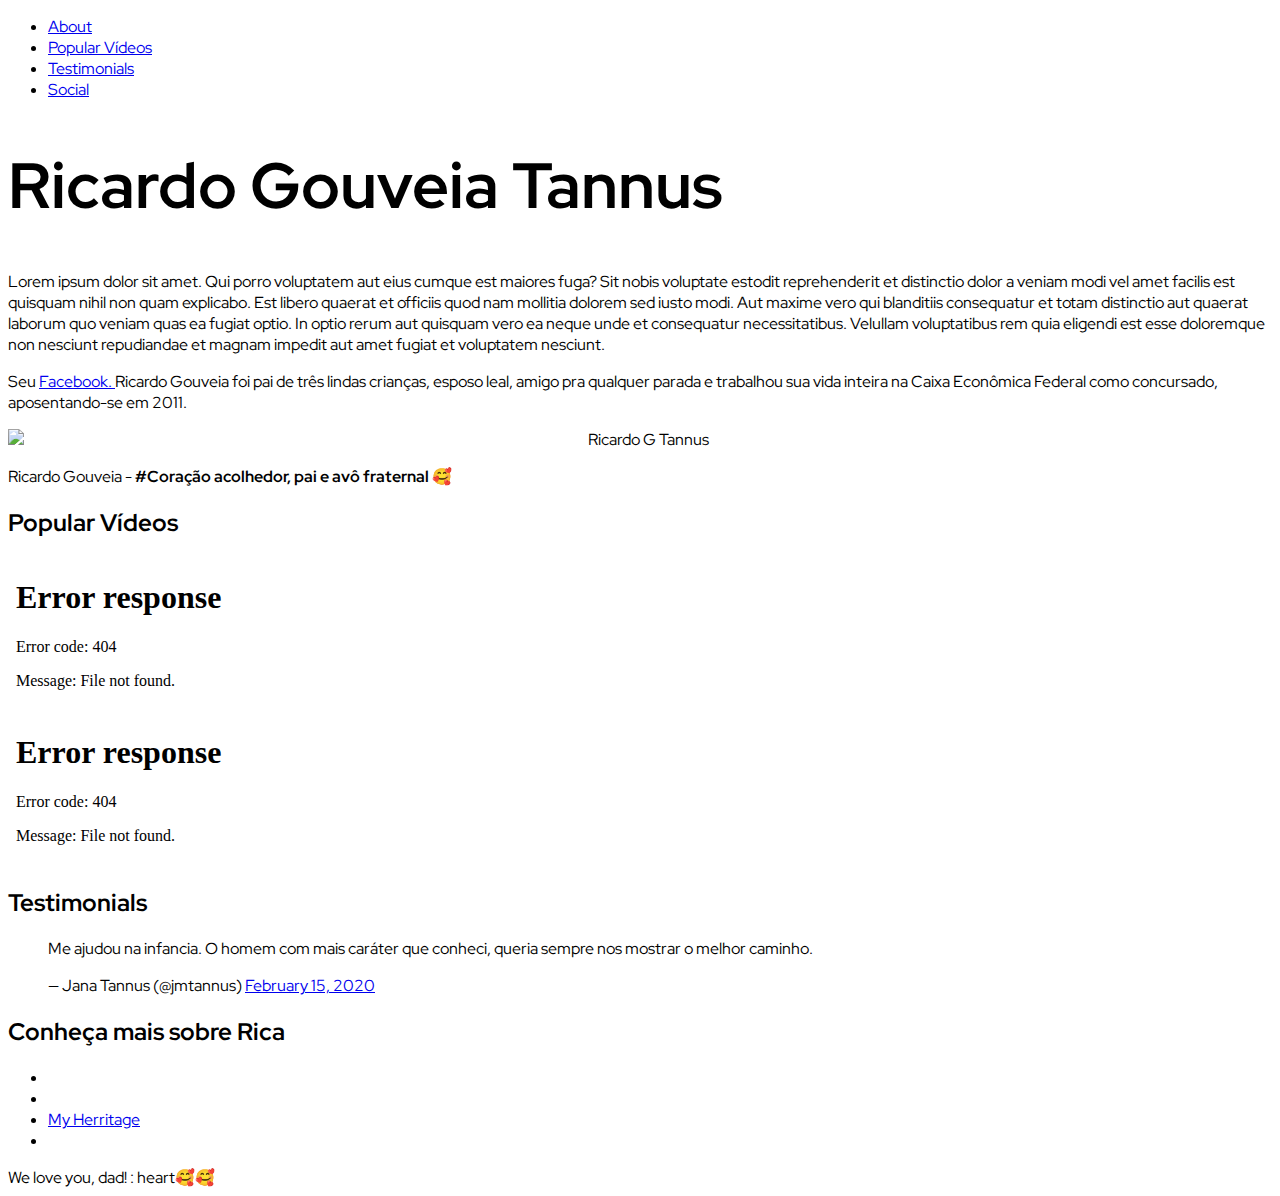
==== index.html @ feca5452 "Update index.html" ====
<!DOCTYPE html>
<html lang="pt-br">

<head>
  <meta charset="UTF-8">
  <meta http-equiv="X-UA-Compatible" content="IE=edge">
  <meta name="viewport" content="width=device-width, initial-scale=1.0">
  <title>Tributo</title>
  <link rel="stylesheet" href="https://cdn.jsdelivr.net/npm/bootstrap-icons@1.10.2/font/bootstrap-icons.css">
  <link rel="stylesheet" href="./styles.css">
</head>

<body>
  <nav>
    <ul>
      <li><a href="#main">About</a></li>
      <li><a href="#popular">Popular Vídeos</a></li>
      <li><a href="#testimonials">Testimonials</a></li>
      <li><a href="#social">Social</a></li>
    </ul>
  </nav>

  <section id="main">
    <div class="container">
      <div id="tribute-info" class="tribute-info">
        <h1 id="title">Ricardo Gouveia Tannus</h1>
        <p>Lorem ipsum dolor sit amet. Qui porro voluptatem aut eius cumque est maiores fuga? Sit nobis voluptate
          estodit reprehenderit et distinctio dolor a veniam modi vel amet facilis est quisquam nihil non quam
          explicabo. Est libero quaerat et officiis quod nam mollitia dolorem sed iusto modi. Aut maxime vero qui
          blanditiis consequatur et totam distinctio aut quaerat laborum quo veniam quas ea fugiat optio. In optio rerum
          aut quisquam vero ea neque unde et consequatur necessitatibus. Velullam voluptatibus rem quia eligendi est
          esse doloremque non nesciunt repudiandae et magnam impedit aut amet fugiat et voluptatem nesciunt.</p>
        <p>
          Seu <a id="tribute-link" href="https://www.facebook.com/ricardogouveia.tannus" target="_blank">Facebook.
          </a>Ricardo Gouveia foi pai de três lindas crianças, esposo leal, amigo pra qualquer parada e trabalhou sua
          vida inteira na Caixa Econômica Federal como concursado, aposentando-se em 2011.
        </p>
        <div class="g-ysuscribe" data-channel="RiardoGTannus" data-layout="full" data-count="default"></div>
      </div>
      <div id="img-div" class="img-div">
        <img src="/Tribute-Page/images/RicardoGouveiaTannus.jpeg" alt="Ricardo G Tannus" id="image"
          class="responsive-img">
        <p id="img-caption">Ricardo Gouveia - <strong>#Coração acolhedor, pai e avô fraternal </strong>🥰</p>
      </div>
    </div>
  </section>

  <section id="popular" class="bg-red">
    <h2>Popular Vídeos</h2>
    <div class="container">
      <div class="video-wrapper">
        <iframe src="/Tribute-Page/videos/VID_20191006_171832155.mp4" frameborder="0"
          allow="accelerometer; autoplay; encrypted-media; gyroscope; picture-in-picture" allowfullscreen></iframe>
      </div>

      <div class="video-wrapper">
        <iframe src="/Tribute-Page/videos/VID_20191030_210302763.mp4" frameborder="0"
          allow="accelerometer; autoplay; encrypted-media; gyroscope; picture-in-picture" allowfullscreen></iframe>
      </div>
    </div>
  </section>

  <section id="testimonials">
    <h2>Testimonials</h2>
    <div class="container">
      <blockquote class="twitter-tweet">
        <p lang="pt-br" dir="ltr">Me ajudou na infancia. O homem com mais caráter que conheci, queria sempre nos
          mostrar o melhor caminho.</p>&mdash; Jana Tannus (@jmtannus) <a href="link aqui"> February 15,
          2020</a>
      </blockquote>
    </div>
  </section>

  <section id="social" class="bg-red">
    <h2>Conheça mais sobre Rica </h2>
    <ul class="container social-ul"> <!-- ul>li*5>a-->
      <li><a href="https://www.facebook.com/ricardogouveia.tannus" target="_blank"><i class="fab fa-facebook"></i></a>
      </li>
      <li><a href="https://www.instagram.com/ricardogtannus" target="_blank"><i class="fab fa-instagram"></i></a>
      </li>
      <li><a href="https://www.myheritage.com.br/person-1500002_1628979302_1628979302/dr-ricardo-gouveia-tannus"
          target="_blank">My Herritage</a></li>
      <li><a href="#" target="_blank"></a></li>
    </ul>
  </section>

  <footer>
    We love you, dad! : heart🥰🥰
  </footer>
  </main>
</body>

</html>
---- styles.css ----
@import url('https://fonts.googleapis.com/css2?family=Red+Hat+Display&display=swap');

body {
    font-family: 'Red Hat Display', sans-serif;
}

#title {
    font-size: 400%;
    width: 60vmax;
  }

.center {
    margin: auto;
    padding: auto;
    text-align: center;
  }

#image {
    display: block;
    max-width: 100%;
    height: auto;
    margin-left: auto;
    margin-right: auto;
    text-align: center;
}

.responsive-img {
    display: block;
    max-width: 100%;
}


@media only screen and (min-width:480px)
{

}

@media only screen and (min-width:767px)
{

}

@media only screen and (min-width:991px)
{
}

@media only screen and (min-width:1200px)
{
    .font {
        padding: 0px 200px 15px 200px;
    }
}

@media(orientation: landscape)
{
    
}
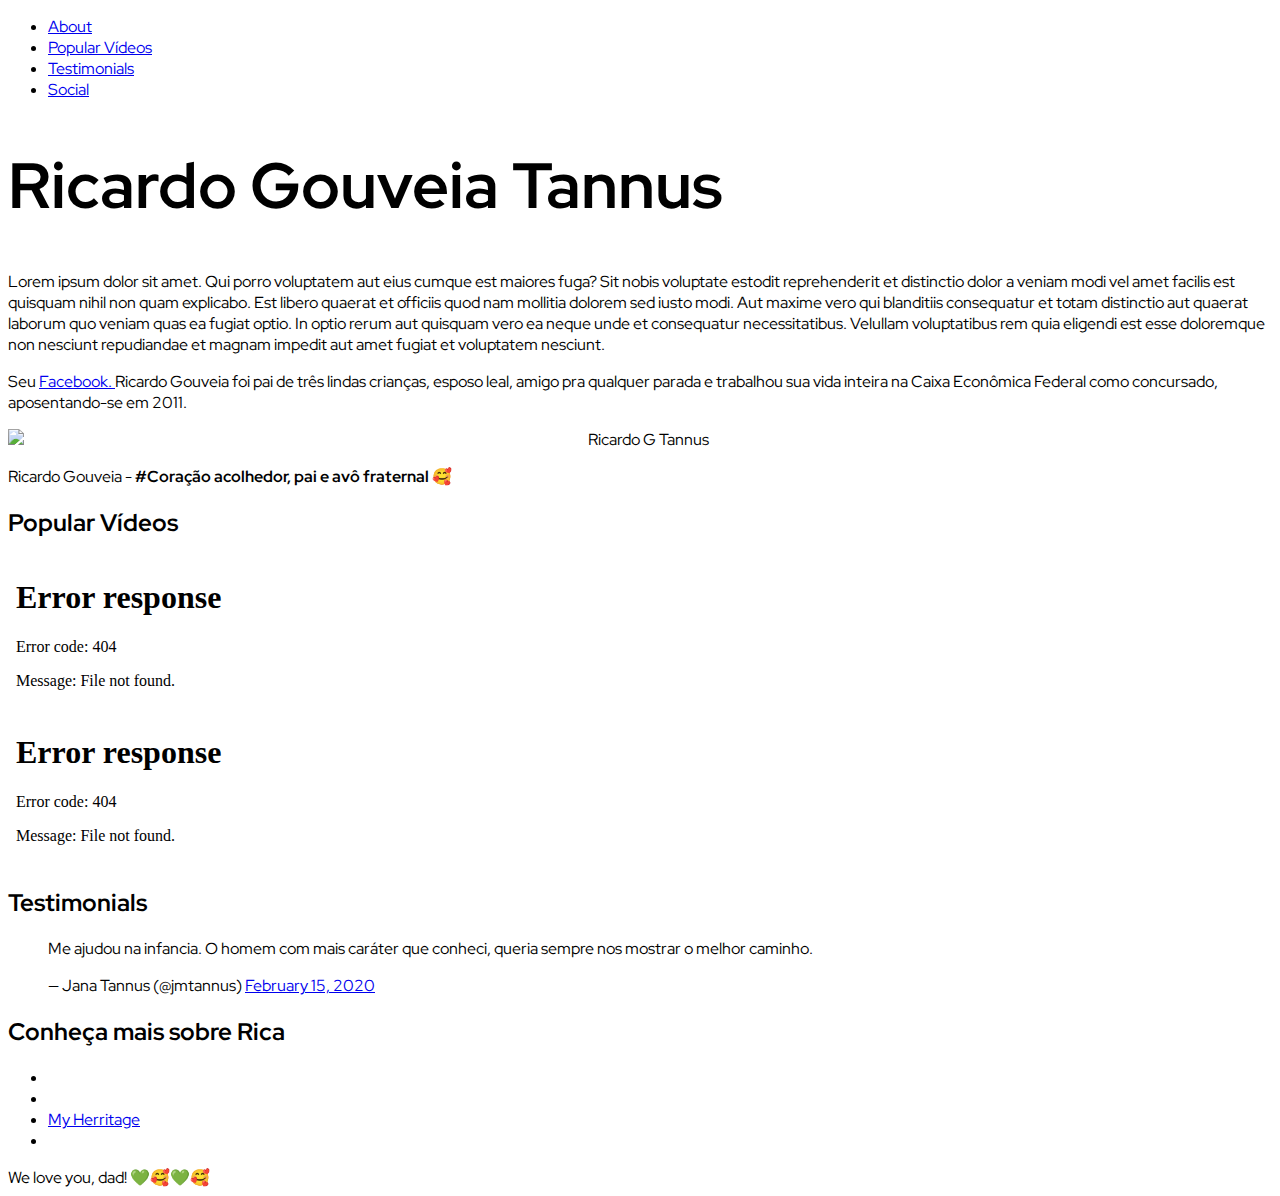
==== commit 16cdb59d: "Update index.html" ====
--- a/index.html
+++ b/index.html
@@ -85,7 +85,7 @@
   </section>
 
   <footer>
-    We love you, dad! : heart🥰🥰
+    We love you, dad! 💚🥰💚🥰
   </footer>
   </main>
 </body>
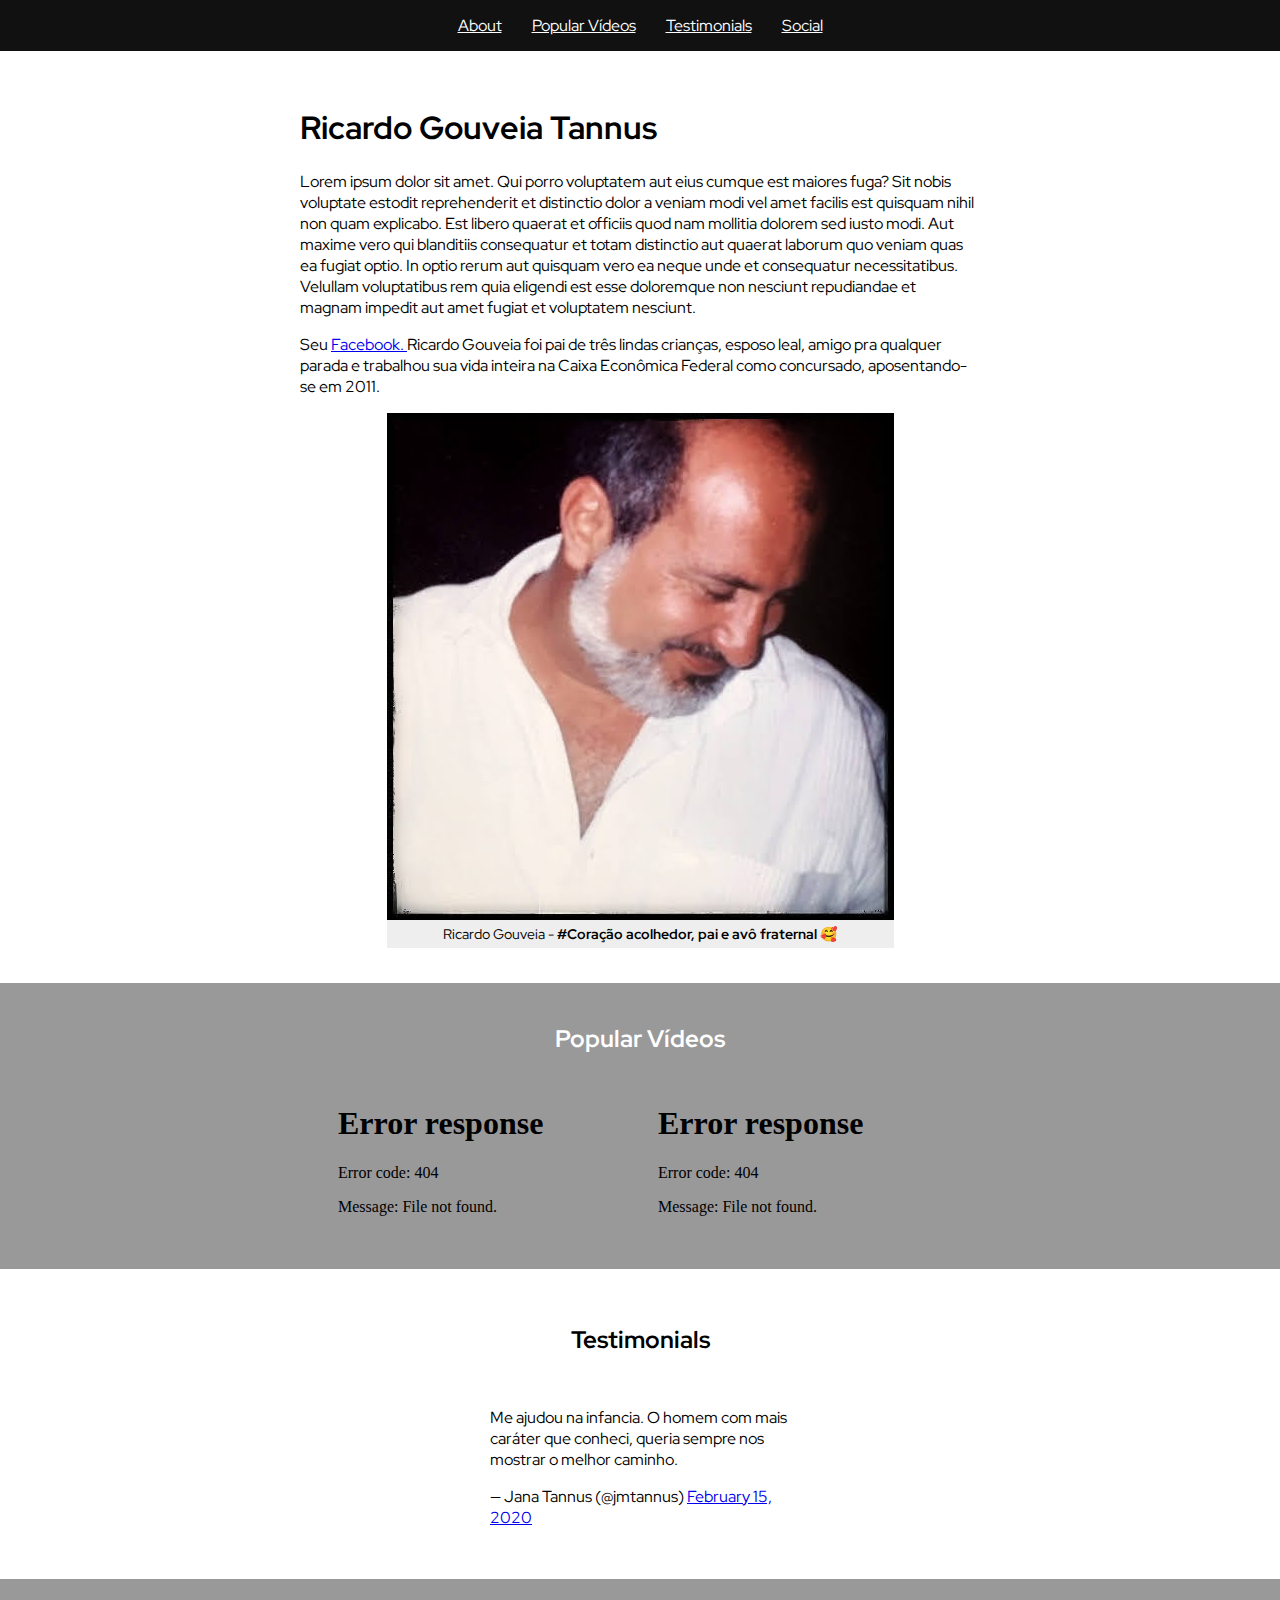
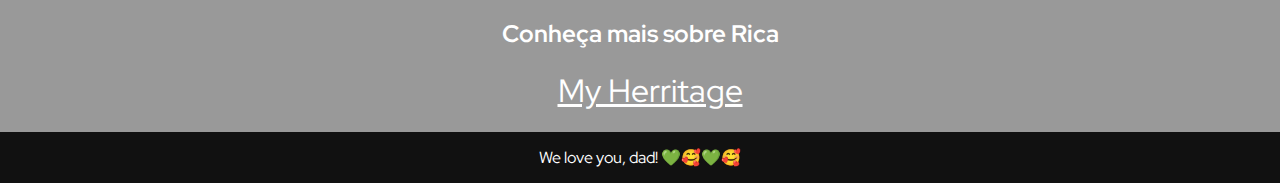
==== commit 27775275: "arrumando endereço videos e imagens" ====
--- a/index.html
+++ b/index.html
@@ -38,7 +38,7 @@
         <div class="g-ysuscribe" data-channel="RiardoGTannus" data-layout="full" data-count="default"></div>
       </div>
       <div id="img-div" class="img-div">
-        <img src="/Tribute-Page/images/RicardoGouveiaTannus.jpeg" alt="Ricardo G Tannus" id="image"
+        <img src="./images/RicardoGouveiaTannus.jpeg" alt="Ricardo G Tannus" id="image"
           class="responsive-img">
         <p id="img-caption">Ricardo Gouveia - <strong>#Coração acolhedor, pai e avô fraternal </strong>🥰</p>
       </div>
@@ -49,12 +49,12 @@
     <h2>Popular Vídeos</h2>
     <div class="container">
       <div class="video-wrapper">
-        <iframe src="/Tribute-Page/videos/VID_20191006_171832155.mp4" frameborder="0"
+        <iframe src="./videos/VID_20191006_171832155.mp4" frameborder="0"
           allow="accelerometer; autoplay; encrypted-media; gyroscope; picture-in-picture" allowfullscreen></iframe>
       </div>
 
       <div class="video-wrapper">
-        <iframe src="/Tribute-Page/videos/VID_20191030_210302763.mp4" frameborder="0"
+        <iframe src="./videos/VID_20191030_210302763.mp4" frameborder="0"
           allow="accelerometer; autoplay; encrypted-media; gyroscope; picture-in-picture" allowfullscreen></iframe>
       </div>
     </div>
--- a/styles.css
+++ b/styles.css
@@ -1,8 +1,105 @@
 @import url('https://fonts.googleapis.com/css2?family=Red+Hat+Display&display=swap');
+
+* {
+    box-sizing: border-box;
+}
 
 body {
     font-family: 'Red Hat Display', sans-serif;
+    margin: 0;
+    padding-top: 50px;
 }
+
+nav {
+    background-color: #111;
+    position: fixed;
+    top: 0;
+    left: 0;
+    width: 100%;
+    padding: 15px;
+    z-index: 100;
+}
+
+ul {
+    display: flex;
+    justify-content: center;
+    margin: 0;
+    padding: 0;
+    list-style-type: none;
+}
+
+ul li a {
+    color: #fff;
+    padding: 15px;
+}
+
+h2{
+    text-align: center;
+}
+
+section {
+    padding: 20px;
+    margin: 15px auto 0;
+}
+
+.bg-red {
+    background-color: #999999;
+    color: #fff;
+} 
+
+.container {
+    display: flex;
+    flex-wrap: wrap;
+    justify-content: center;
+    max-width: 700px;
+    margin: 0 auto;
+}
+
+.tribute-info{
+    margin: 0 10px;
+    max-info: 450px;
+}
+
+.responsive-img {
+    display: block;
+    max-width: 100%;
+}
+
+.img-div p {
+    background-color: #eee;
+    font-size: 14px;
+    margin: 0;
+    padding: 5px;
+    text-align: center;
+}
+
+.video-wrapper {
+    margin: 10px;    
+}
+
+.twitter-tweet {
+    max-width: 300px;
+}
+
+.social-ul a {
+    font-size: 32px;
+    padding: 10px;
+}
+
+footer {
+    background-color: #111;
+    color: #fff;
+    padding: 15px;
+    text-align: center;
+}
+
+/*
+.font {
+    padding: 0px 200px 15px 200px;
+}
+
+@media(orientation: landscape)
+{}
 
 #title {
     font-size: 400%;
@@ -24,34 +121,11 @@
     text-align: center;
 }
 
-.responsive-img {
-    display: block;
-    max-width: 100%;
-}
-
-
 @media only screen and (min-width:480px)
-{
-
-}
-
+{}
 @media only screen and (min-width:767px)
-{
-
-}
-
+{}
 @media only screen and (min-width:991px)
-{
-}
-
+{}
 @media only screen and (min-width:1200px)
-{
-    .font {
-        padding: 0px 200px 15px 200px;
-    }
-}
-
-@media(orientation: landscape)
-{
-    
-}
+{} */
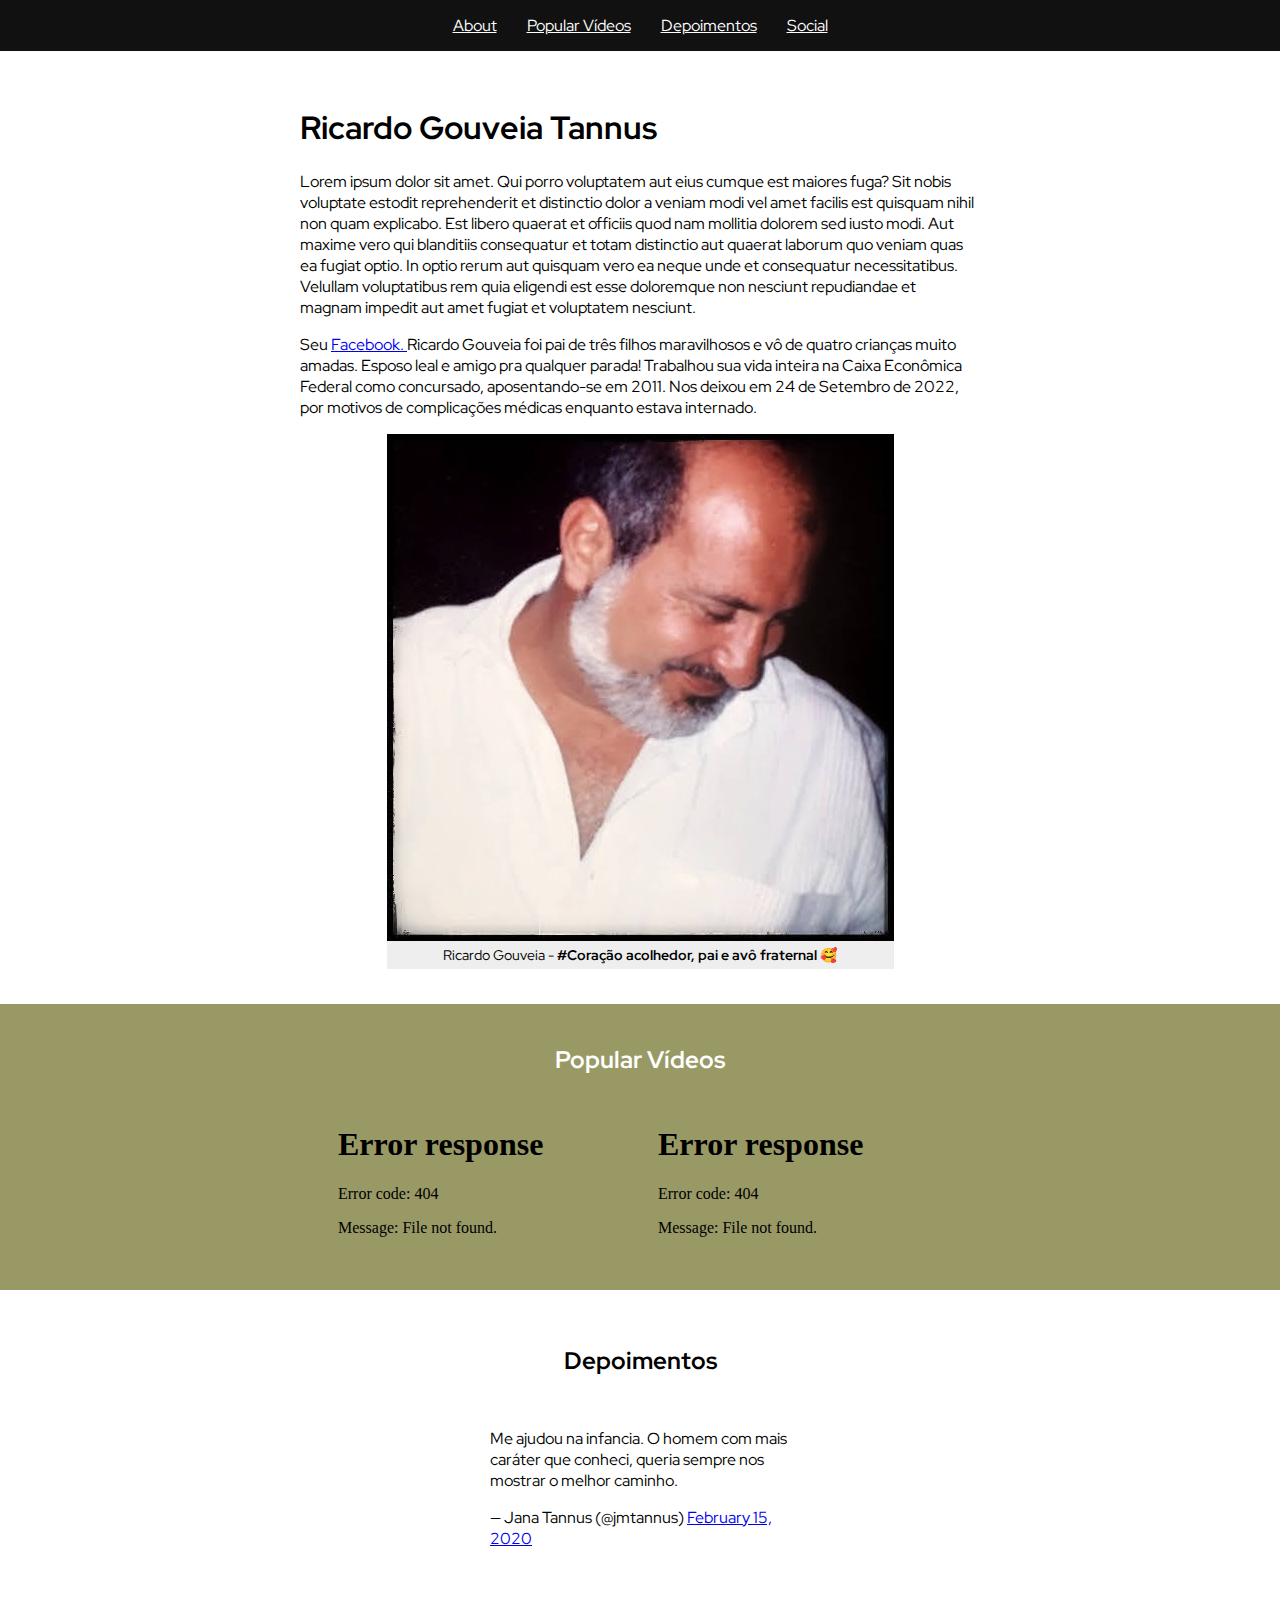
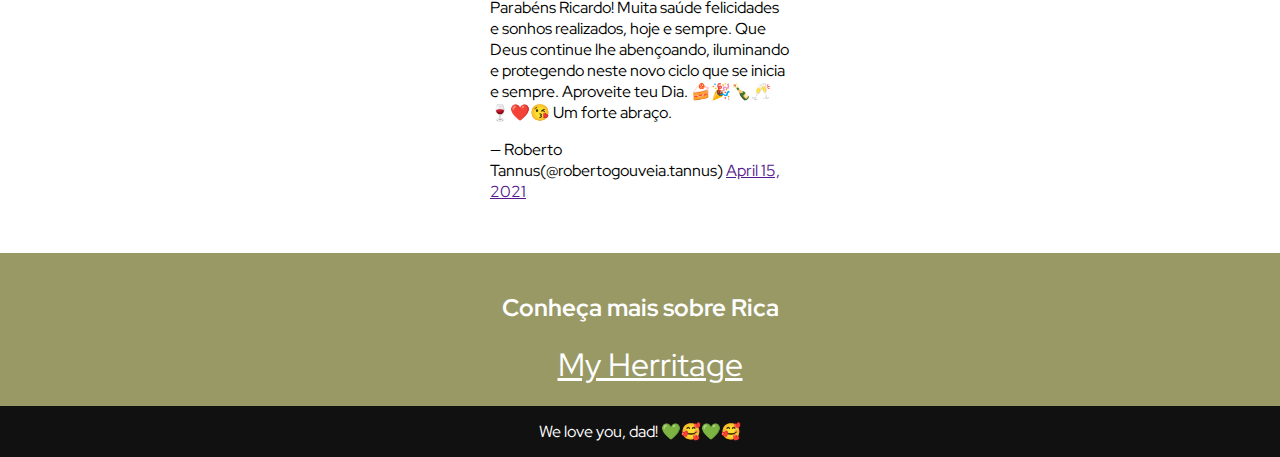
==== commit 3208f2ba: "alterando depoimento" ====
--- a/index.html
+++ b/index.html
@@ -15,7 +15,7 @@
     <ul>
       <li><a href="#main">About</a></li>
       <li><a href="#popular">Popular Vídeos</a></li>
-      <li><a href="#testimonials">Testimonials</a></li>
+      <li><a href="#depoimentos">Depoimentos</a></li>
       <li><a href="#social">Social</a></li>
     </ul>
   </nav>
@@ -32,14 +32,15 @@
           esse doloremque non nesciunt repudiandae et magnam impedit aut amet fugiat et voluptatem nesciunt.</p>
         <p>
           Seu <a id="tribute-link" href="https://www.facebook.com/ricardogouveia.tannus" target="_blank">Facebook.
-          </a>Ricardo Gouveia foi pai de três lindas crianças, esposo leal, amigo pra qualquer parada e trabalhou sua
-          vida inteira na Caixa Econômica Federal como concursado, aposentando-se em 2011.
+          </a>Ricardo Gouveia foi pai de três filhos maravilhosos e vô de quatro crianças muito amadas. Esposo leal e
+          amigo pra qualquer parada! Trabalhou sua
+          vida inteira na Caixa Econômica Federal como concursado, aposentando-se em 2011. Nos deixou em 24 de Setembro
+          de 2022, por motivos de complicações médicas enquanto estava internado.
         </p>
         <div class="g-ysuscribe" data-channel="RiardoGTannus" data-layout="full" data-count="default"></div>
       </div>
       <div id="img-div" class="img-div">
-        <img src="./images/RicardoGouveiaTannus.jpeg" alt="Ricardo G Tannus" id="image"
-          class="responsive-img">
+        <img src="./images/RicardoGouveiaTannus.jpeg" alt="Ricardo G Tannus" id="image" class="responsive-img">
         <p id="img-caption">Ricardo Gouveia - <strong>#Coração acolhedor, pai e avô fraternal </strong>🥰</p>
       </div>
     </div>
@@ -60,14 +61,23 @@
     </div>
   </section>
 
-  <section id="testimonials">
-    <h2>Testimonials</h2>
+  <section id="depoimentos">
+    <h2>Depoimentos</h2>
     <div class="container">
+
       <blockquote class="twitter-tweet">
         <p lang="pt-br" dir="ltr">Me ajudou na infancia. O homem com mais caráter que conheci, queria sempre nos
           mostrar o melhor caminho.</p>&mdash; Jana Tannus (@jmtannus) <a href="link aqui"> February 15,
           2020</a>
       </blockquote>
+
+      <blockquote class="twitter-tweet">
+        <p lang="pt-br" dir="ltr">Parabéns Ricardo! Muita saúde felicidades e sonhos realizados, hoje e sempre. Que Deus
+          continue lhe abençoando, iluminando e protegendo neste novo ciclo que se inicia e sempre. Aproveite teu Dia.
+          🍰🎉🍾🥂🍷❤️😘 Um forte abraço.</p>&mdash; Roberto Tannus(@robertogouveia.tannus) <a href=""> April 15,
+          2021</a>
+      </blockquote>
+
     </div>
   </section>
 
@@ -90,4 +100,4 @@
   </main>
 </body>
 
-</html>
+</html>--- a/styles.css
+++ b/styles.css
@@ -43,7 +43,7 @@
 }
 
 .bg-red {
-    background-color: #999999;
+    background-color: #999966;
     color: #fff;
 } 
 
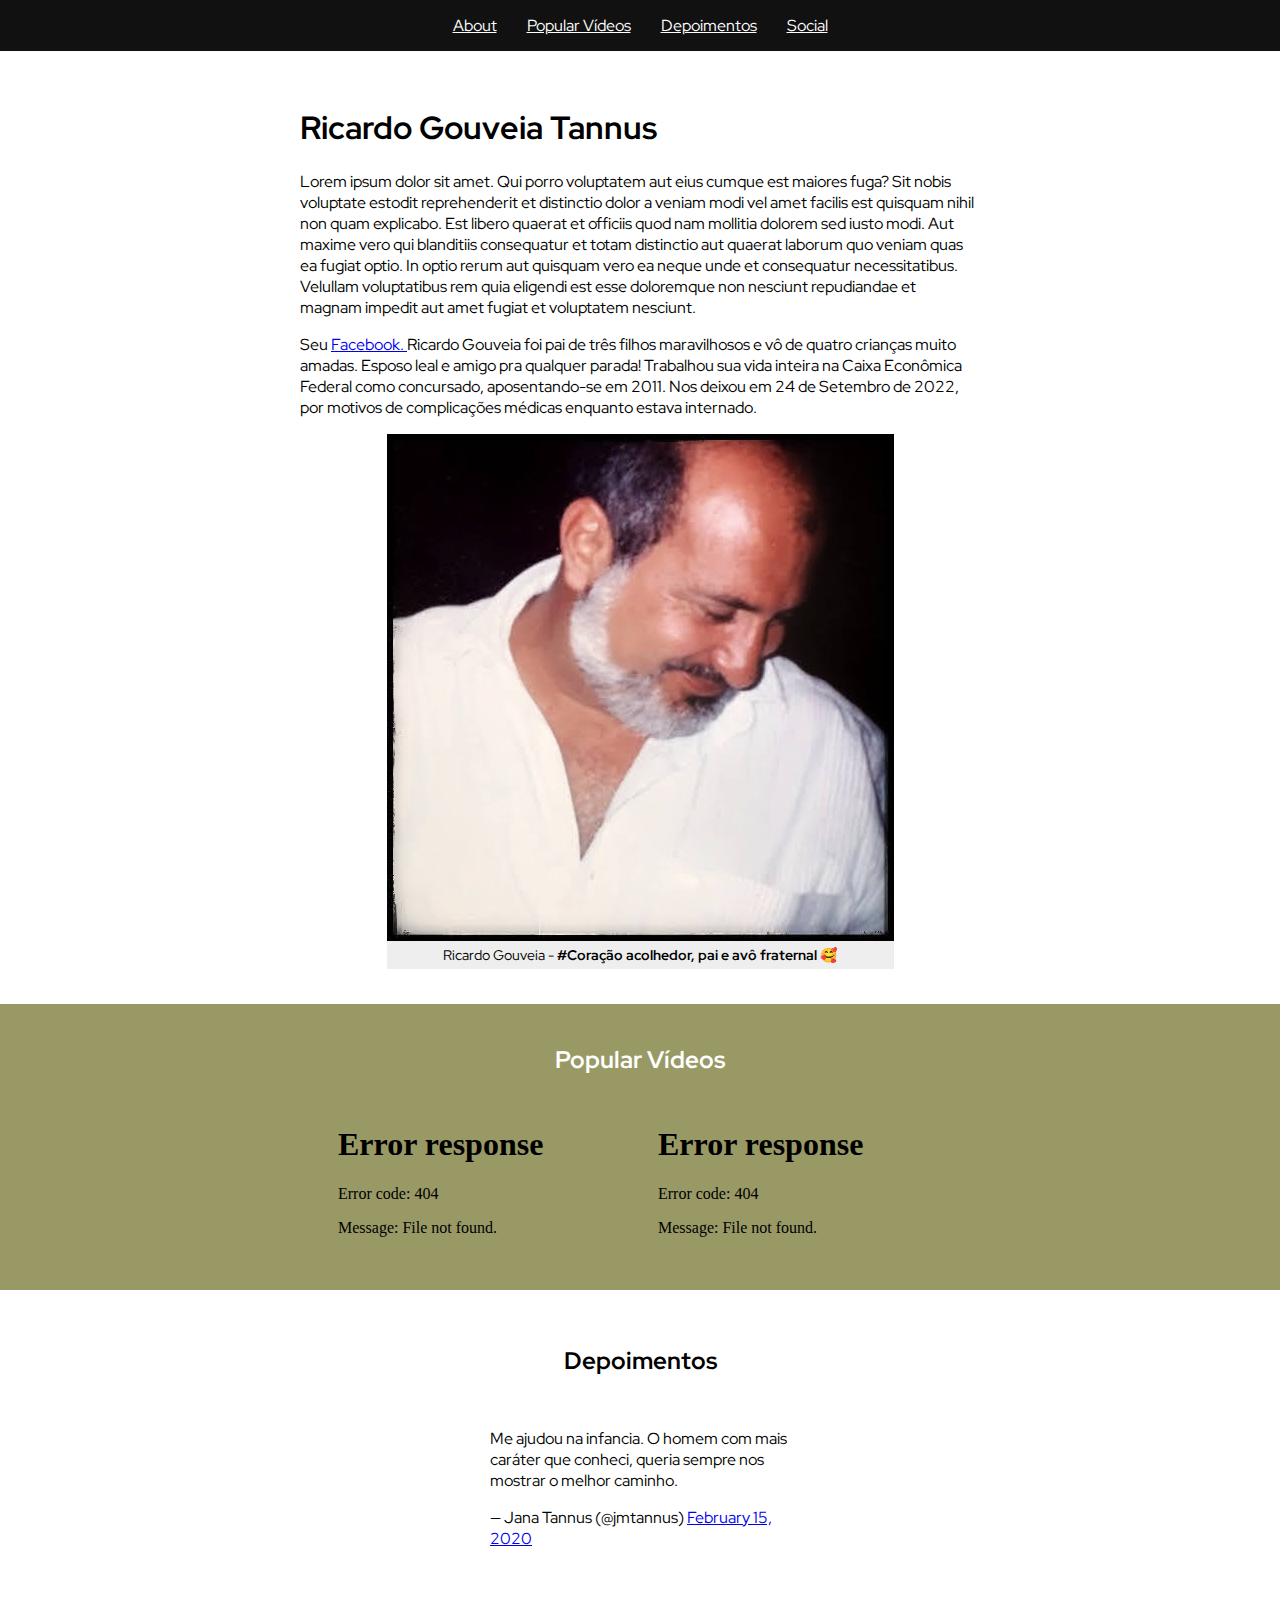
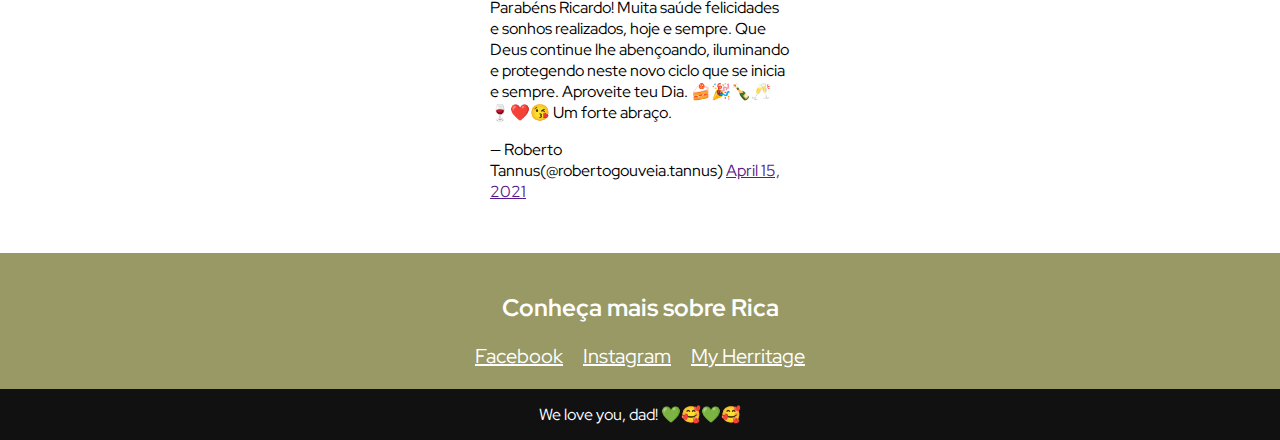
==== commit e2bd606c: "alterando video e audio" ====
--- a/index.html
+++ b/index.html
@@ -49,14 +49,12 @@
   <section id="popular" class="bg-red">
     <h2>Popular Vídeos</h2>
     <div class="container">
-      <div class="video-wrapper">
-        <iframe src="./videos/VID_20191006_171832155.mp4" frameborder="0"
-          allow="accelerometer; autoplay; encrypted-media; gyroscope; picture-in-picture" allowfullscreen></iframe>
+      <div class="video-wrapper" preload="none">
+        <iframe src="./videos/VID_20191006_171832155.mp4" frameborder="0" preload=" " allow="accelerometer;  encrypted-media; gyroscope; picture-in-picture"  allowfullscreen></iframe>
       </div>
 
-      <div class="video-wrapper">
-        <iframe src="./videos/VID_20191030_210302763.mp4" frameborder="0"
-          allow="accelerometer; autoplay; encrypted-media; gyroscope; picture-in-picture" allowfullscreen></iframe>
+      <div class="video-wrapper" muted>
+        <iframe src="./videos/VID_20191030_210302763.mp4" frameborder="0" preload=" " allow="accelerometer; encrypted-media; gyroscope; picture-in-picture" allowfullscreen></iframe>
       </div>
     </div>
   </section>
@@ -84,13 +82,9 @@
   <section id="social" class="bg-red">
     <h2>Conheça mais sobre Rica </h2>
     <ul class="container social-ul"> <!-- ul>li*5>a-->
-      <li><a href="https://www.facebook.com/ricardogouveia.tannus" target="_blank"><i class="fab fa-facebook"></i></a>
-      </li>
-      <li><a href="https://www.instagram.com/ricardogtannus" target="_blank"><i class="fab fa-instagram"></i></a>
-      </li>
-      <li><a href="https://www.myheritage.com.br/person-1500002_1628979302_1628979302/dr-ricardo-gouveia-tannus"
-          target="_blank">My Herritage</a></li>
-      <li><a href="#" target="_blank"></a></li>
+      <li><a href="https://www.facebook.com/ricardogouveia.tannus" target="_blank"><i class="fab fa-facebook"></i>Facebook</a></li>
+      <li><a href="https://www.instagram.com/ricardogtannus" target="_blank"><i class="fab fa-instagram"></i>Instagram</a></li>
+      <li><a href="https://www.myheritage.com.br/person-1500002_1628979302_1628979302/dr-ricardo-gouveia-tannus" target="_blank">My Herritage</a></li> 
     </ul>
   </section>
 
--- a/styles.css
+++ b/styles.css
@@ -74,6 +74,7 @@
 }
 
 .video-wrapper {
+    autoplay: false;
     margin: 10px;    
 }
 
@@ -82,7 +83,7 @@
 }
 
 .social-ul a {
-    font-size: 32px;
+    font-size: 20px;
     padding: 10px;
 }
 
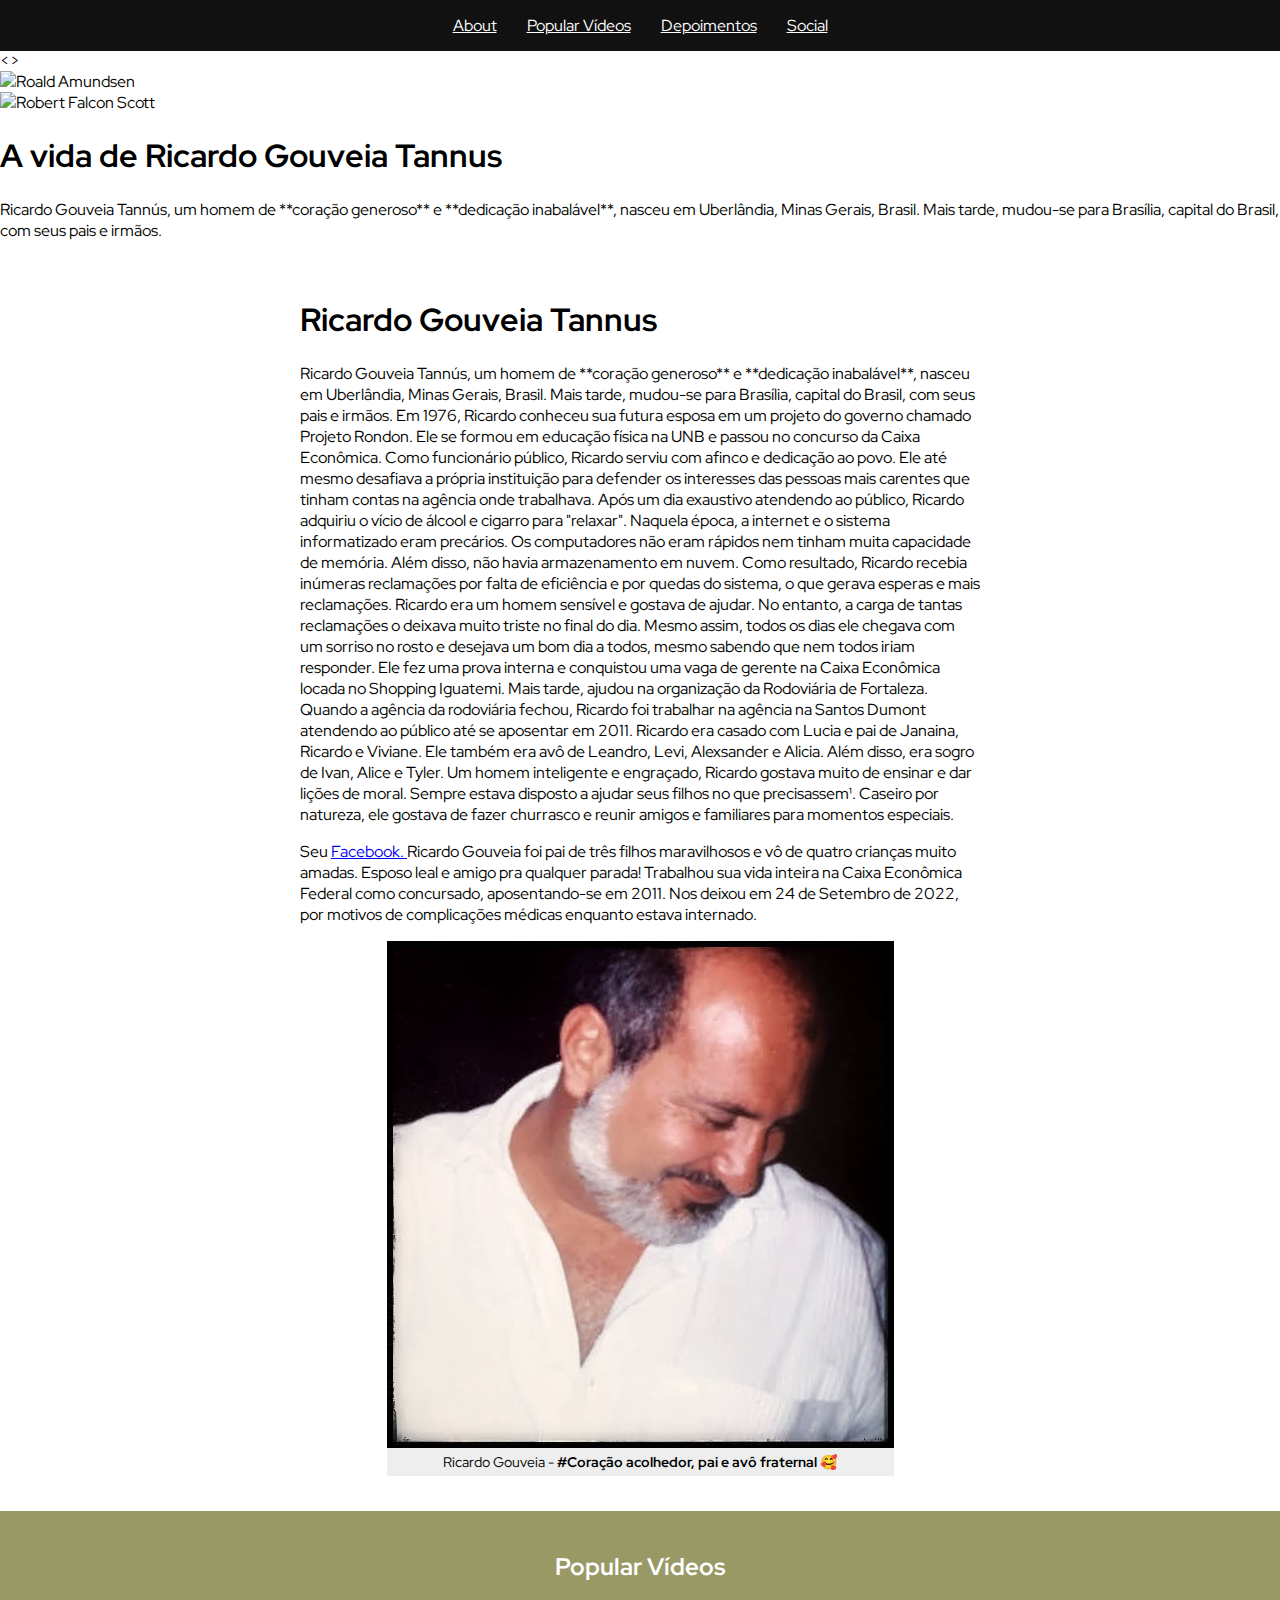
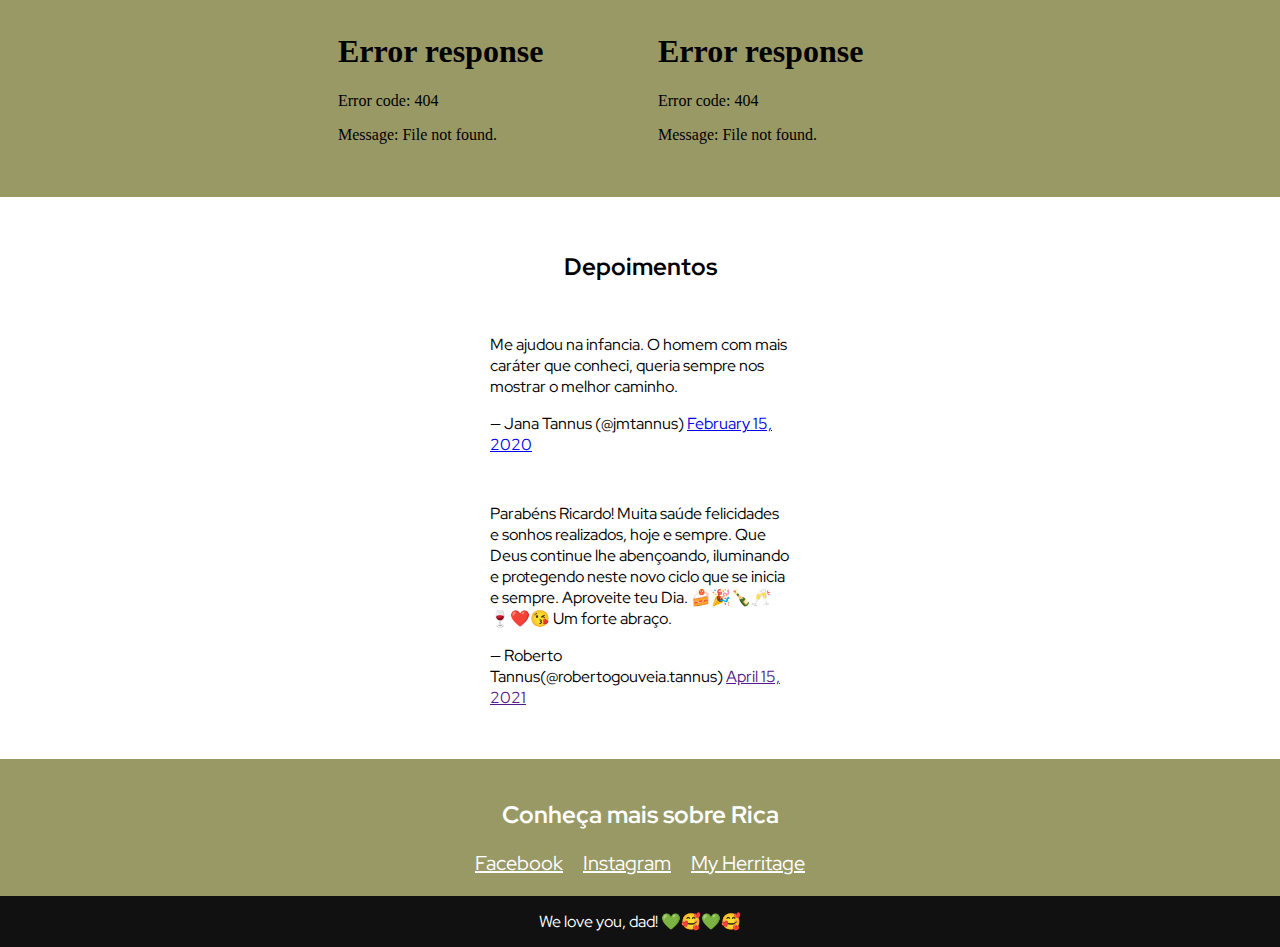
==== commit cbf1a74e: "Alterando nav para divs. Criando texto de tributo" ====
--- a/index.html
+++ b/index.html
@@ -1,16 +1,52 @@
 <!DOCTYPE html>
 <html lang="pt-br">
-
-<head>
+<>
   <meta charset="UTF-8">
   <meta http-equiv="X-UA-Compatible" content="IE=edge">
   <meta name="viewport" content="width=device-width, initial-scale=1.0">
-  <title>Tributo</title>
+
+  <title>Tributo Ricardo Gouveia</title>
   <link rel="stylesheet" href="https://cdn.jsdelivr.net/npm/bootstrap-icons@1.10.2/font/bootstrap-icons.css">
-  <link rel="stylesheet" href="./styles.css">
+  <link href="./styles.css" rel="stylesheet" />
+  <link href="css/2-5_variables.css" rel="stylesheet" />
 </head>
 
 <body>
+  <div class="cabecera">
+    <div class="cabecera__bloque1">
+      <img src="images/Amundsen.jpg" alt="Roald Amundsen" />
+    </div>
+    <div class="cabecera__bloque2">
+      <img src="images/Scott.jpg" alt="Robert Falcon Scott" />
+    </div>
+    <div class="cabecera__titulo">
+      <h1>A vida de Ricardo Gouveia Tannus</h1>
+    </div>
+  </div>
+  <article class="articulo">
+    <div class="articulo__entradilla">
+      <p>
+        Ricardo Gouveia Tannús, um homem de **coração generoso** e **dedicação inabalável**, nasceu em Uberlândia, Minas Gerais, Brasil. Mais tarde, mudou-se para Brasília, capital do Brasil, com seus pais e irmãos.
+      </p>
+  </div>
+  <div class="articulo__cuerpo">
+    <p>
+      
+    </p>
+
+
+
+
+
+
+
+
+
+
+
+
+
+
   <nav>
     <ul>
       <li><a href="#main">About</a></li>
@@ -24,12 +60,23 @@
     <div class="container">
       <div id="tribute-info" class="tribute-info">
         <h1 id="title">Ricardo Gouveia Tannus</h1>
-        <p>Lorem ipsum dolor sit amet. Qui porro voluptatem aut eius cumque est maiores fuga? Sit nobis voluptate
-          estodit reprehenderit et distinctio dolor a veniam modi vel amet facilis est quisquam nihil non quam
-          explicabo. Est libero quaerat et officiis quod nam mollitia dolorem sed iusto modi. Aut maxime vero qui
-          blanditiis consequatur et totam distinctio aut quaerat laborum quo veniam quas ea fugiat optio. In optio rerum
-          aut quisquam vero ea neque unde et consequatur necessitatibus. Velullam voluptatibus rem quia eligendi est
-          esse doloremque non nesciunt repudiandae et magnam impedit aut amet fugiat et voluptatem nesciunt.</p>
+        <p>Ricardo Gouveia Tannús, um homem de **coração generoso** e **dedicação inabalável**, nasceu em Uberlândia, Minas Gerais, Brasil. Mais tarde, mudou-se para Brasília, capital do Brasil, com seus pais e irmãos.
+
+          Em 1976, Ricardo conheceu sua futura esposa em um projeto do governo chamado Projeto Rondon.
+          
+          Ele se formou em educação física na UNB e passou no concurso da Caixa Econômica. Como funcionário público, Ricardo serviu com afinco e dedicação ao povo. Ele até mesmo desafiava a própria instituição para defender os interesses das pessoas mais carentes que tinham contas na agência onde trabalhava.
+          
+          Após um dia exaustivo atendendo ao público, Ricardo adquiriu o vício de álcool e cigarro para "relaxar". Naquela época, a internet e o sistema informatizado eram precários. Os computadores não eram rápidos nem tinham muita capacidade de memória. Além disso, não havia armazenamento em nuvem. Como resultado, Ricardo recebia inúmeras reclamações por falta de eficiência e por quedas do sistema, o que gerava esperas e mais reclamações.
+          
+          Ricardo era um homem sensível e gostava de ajudar. No entanto, a carga de tantas reclamações o deixava muito triste no final do dia. Mesmo assim, todos os dias ele chegava com um sorriso no rosto e desejava um bom dia a todos, mesmo sabendo que nem todos iriam responder.
+          
+          Ele fez uma prova interna e conquistou uma vaga de gerente na Caixa Econômica locada no Shopping Iguatemi. Mais tarde, ajudou na organização da Rodoviária de Fortaleza. Quando a agência da rodoviária fechou, Ricardo foi trabalhar na agência na Santos Dumont atendendo ao público até se aposentar em 2011.
+          
+          Ricardo era casado com Lucia e pai de Janaina, Ricardo e Viviane. Ele também era avô de Leandro, Levi, Alexsander e Alicia. Além disso, era sogro de Ivan, Alice e Tyler.
+          
+          Um homem inteligente e engraçado, Ricardo gostava muito de ensinar e dar lições de moral. Sempre estava disposto a ajudar seus filhos no que precisassem¹.
+          
+          Caseiro por natureza, ele gostava de fazer churrasco e reunir amigos e familiares para momentos especiais.</p>
         <p>
           Seu <a id="tribute-link" href="https://www.facebook.com/ricardogouveia.tannus" target="_blank">Facebook.
           </a>Ricardo Gouveia foi pai de três filhos maravilhosos e vô de quatro crianças muito amadas. Esposo leal e
@@ -49,12 +96,12 @@
   <section id="popular" class="bg-red">
     <h2>Popular Vídeos</h2>
     <div class="container">
-      <div class="video-wrapper" preload="none">
-        <iframe src="./videos/VID_20191006_171832155.mp4" frameborder="0" preload=" " allow="accelerometer;  encrypted-media; gyroscope; picture-in-picture"  allowfullscreen></iframe>
+      <div class="video-wrapper" controls preload="none" >
+        <iframe src="./videos/VID_20191006_171832155.mp4" frameborder="0" allow="accelerometer; autoplay; encrypted-media; gyroscope; picture-in-picture" allowfullscreen></iframe>
       </div>
 
-      <div class="video-wrapper" muted>
-        <iframe src="./videos/VID_20191030_210302763.mp4" frameborder="0" preload=" " allow="accelerometer; encrypted-media; gyroscope; picture-in-picture" allowfullscreen></iframe>
+      <div class="video-wrapper" controls preload="none" >
+        <iframe src="./videos/VID_20191030_210302763.mp4" frameborder="0" allow="accelerometer; autoplay; encrypted-media; gyroscope; picture-in-picture" allowfullscreen></iframe>
       </div>
     </div>
   </section>
--- a/styles.css
+++ b/styles.css
@@ -74,7 +74,6 @@
 }
 
 .video-wrapper {
-    autoplay: false;
     margin: 10px;    
 }
 
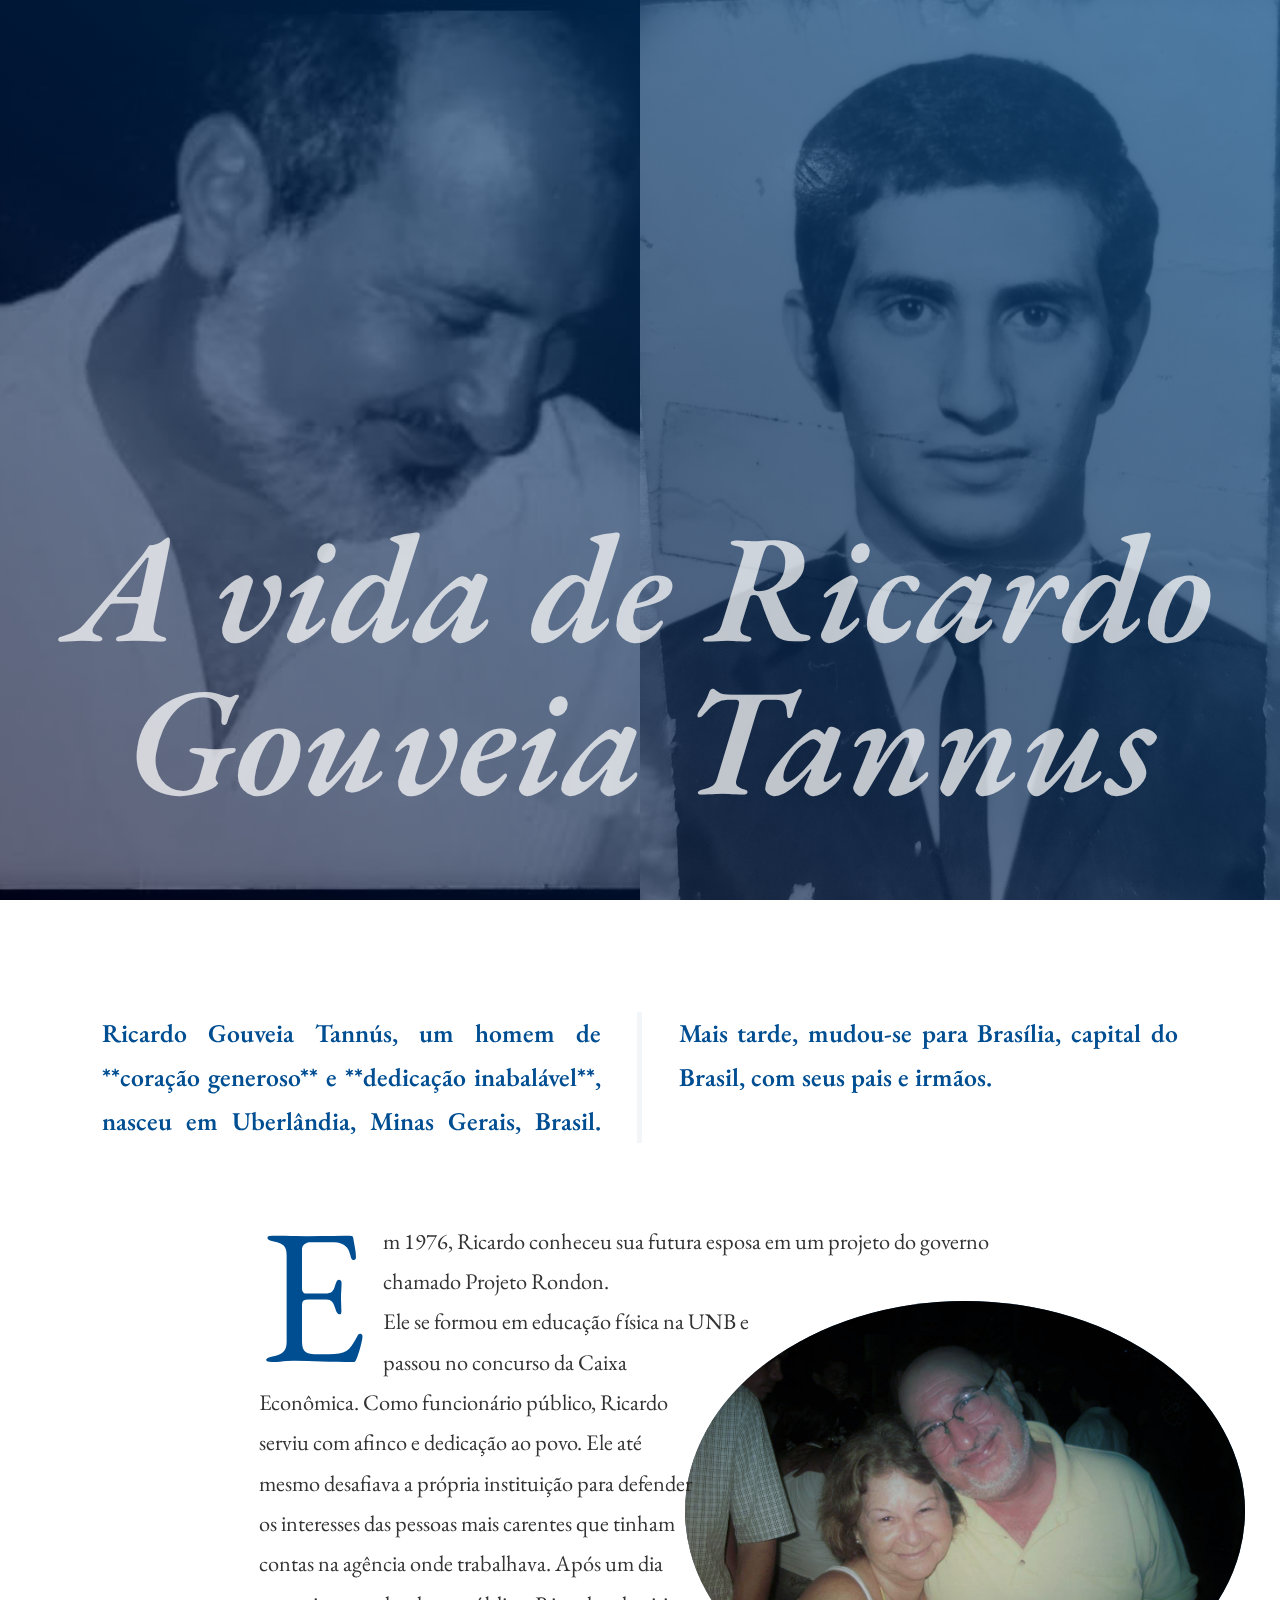
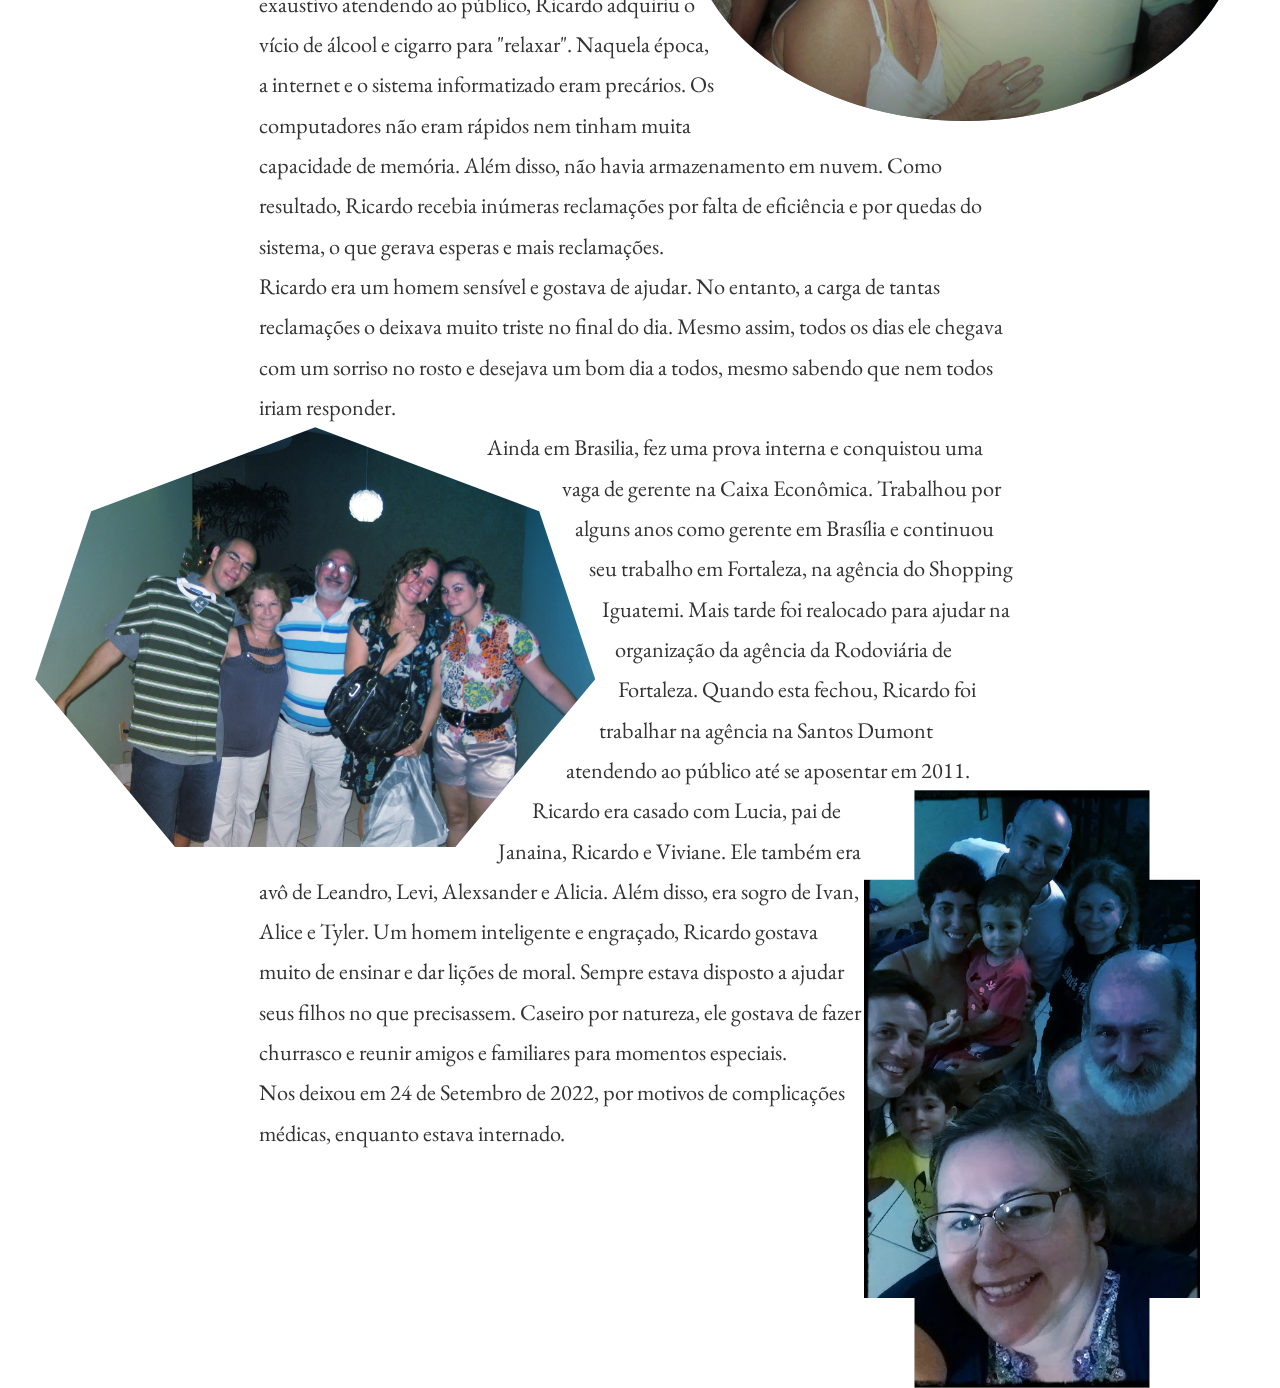
==== commit 6759cfb3: "colocando imagens em shapes" ====
--- a/index.html
+++ b/index.html
@@ -1,23 +1,24 @@
 <!DOCTYPE html>
 <html lang="pt-br">
-<>
+
+<head>
   <meta charset="UTF-8">
   <meta http-equiv="X-UA-Compatible" content="IE=edge">
   <meta name="viewport" content="width=device-width, initial-scale=1.0">
 
   <title>Tributo Ricardo Gouveia</title>
   <link rel="stylesheet" href="https://cdn.jsdelivr.net/npm/bootstrap-icons@1.10.2/font/bootstrap-icons.css">
-  <link href="./styles.css" rel="stylesheet" />
+  <link href="./style.css" rel="stylesheet" />
   <link href="css/2-5_variables.css" rel="stylesheet" />
 </head>
 
 <body>
   <div class="cabecera">
     <div class="cabecera__bloque1">
-      <img src="images/Amundsen.jpg" alt="Roald Amundsen" />
+      <img src="images/RicardoGouveiaTannus.jpeg" alt="Ricardo 1980" />
     </div>
     <div class="cabecera__bloque2">
-      <img src="images/Scott.jpg" alt="Robert Falcon Scott" />
+      <img src="images/RicaGouveia.jpg" alt="Ricardo 1970" />
     </div>
     <div class="cabecera__titulo">
       <h1>A vida de Ricardo Gouveia Tannus</h1>
@@ -26,119 +27,56 @@
   <article class="articulo">
     <div class="articulo__entradilla">
       <p>
-        Ricardo Gouveia Tannús, um homem de **coração generoso** e **dedicação inabalável**, nasceu em Uberlândia, Minas Gerais, Brasil. Mais tarde, mudou-se para Brasília, capital do Brasil, com seus pais e irmãos.
+        Ricardo Gouveia Tannús, um homem de **coração generoso** e **dedicação inabalável**, nasceu em Uberlândia,
+        Minas Gerais, Brasil. Mais tarde, mudou-se para Brasília, capital do Brasil, com seus pais e irmãos.
       </p>
-  </div>
-  <div class="articulo__cuerpo">
-    <p>
-      
-    </p>
-
-
-
-
-
-
-
-
-
-
-
-
-
-
-  <nav>
-    <ul>
-      <li><a href="#main">About</a></li>
-      <li><a href="#popular">Popular Vídeos</a></li>
-      <li><a href="#depoimentos">Depoimentos</a></li>
-      <li><a href="#social">Social</a></li>
-    </ul>
-  </nav>
-
-  <section id="main">
-    <div class="container">
-      <div id="tribute-info" class="tribute-info">
-        <h1 id="title">Ricardo Gouveia Tannus</h1>
-        <p>Ricardo Gouveia Tannús, um homem de **coração generoso** e **dedicação inabalável**, nasceu em Uberlândia, Minas Gerais, Brasil. Mais tarde, mudou-se para Brasília, capital do Brasil, com seus pais e irmãos.
-
-          Em 1976, Ricardo conheceu sua futura esposa em um projeto do governo chamado Projeto Rondon.
-          
-          Ele se formou em educação física na UNB e passou no concurso da Caixa Econômica. Como funcionário público, Ricardo serviu com afinco e dedicação ao povo. Ele até mesmo desafiava a própria instituição para defender os interesses das pessoas mais carentes que tinham contas na agência onde trabalhava.
-          
-          Após um dia exaustivo atendendo ao público, Ricardo adquiriu o vício de álcool e cigarro para "relaxar". Naquela época, a internet e o sistema informatizado eram precários. Os computadores não eram rápidos nem tinham muita capacidade de memória. Além disso, não havia armazenamento em nuvem. Como resultado, Ricardo recebia inúmeras reclamações por falta de eficiência e por quedas do sistema, o que gerava esperas e mais reclamações.
-          
-          Ricardo era um homem sensível e gostava de ajudar. No entanto, a carga de tantas reclamações o deixava muito triste no final do dia. Mesmo assim, todos os dias ele chegava com um sorriso no rosto e desejava um bom dia a todos, mesmo sabendo que nem todos iriam responder.
-          
-          Ele fez uma prova interna e conquistou uma vaga de gerente na Caixa Econômica locada no Shopping Iguatemi. Mais tarde, ajudou na organização da Rodoviária de Fortaleza. Quando a agência da rodoviária fechou, Ricardo foi trabalhar na agência na Santos Dumont atendendo ao público até se aposentar em 2011.
-          
-          Ricardo era casado com Lucia e pai de Janaina, Ricardo e Viviane. Ele também era avô de Leandro, Levi, Alexsander e Alicia. Além disso, era sogro de Ivan, Alice e Tyler.
-          
-          Um homem inteligente e engraçado, Ricardo gostava muito de ensinar e dar lições de moral. Sempre estava disposto a ajudar seus filhos no que precisassem¹.
-          
-          Caseiro por natureza, ele gostava de fazer churrasco e reunir amigos e familiares para momentos especiais.</p>
-        <p>
-          Seu <a id="tribute-link" href="https://www.facebook.com/ricardogouveia.tannus" target="_blank">Facebook.
-          </a>Ricardo Gouveia foi pai de três filhos maravilhosos e vô de quatro crianças muito amadas. Esposo leal e
-          amigo pra qualquer parada! Trabalhou sua
-          vida inteira na Caixa Econômica Federal como concursado, aposentando-se em 2011. Nos deixou em 24 de Setembro
-          de 2022, por motivos de complicações médicas enquanto estava internado.
-        </p>
-        <div class="g-ysuscribe" data-channel="RiardoGTannus" data-layout="full" data-count="default"></div>
+    </div>
+    <div class="articulo__cuerpo">
+      <p>
+        Em 1976, Ricardo conheceu sua futura esposa em um projeto do governo chamado Projeto Rondon.
+      </p>
+      <div class="imagen-circulo">
+        <img src="images/RicardoGouveiaTannus-e-Lucia.jpg" alt="Casal sorrindo" />
       </div>
-      <div id="img-div" class="img-div">
-        <img src="./images/RicardoGouveiaTannus.jpeg" alt="Ricardo G Tannus" id="image" class="responsive-img">
-        <p id="img-caption">Ricardo Gouveia - <strong>#Coração acolhedor, pai e avô fraternal </strong>🥰</p>
+      <p>
+        Ele se formou em educação física na UNB e passou no concurso da Caixa Econômica. Como funcionário público,
+        Ricardo serviu com afinco e dedicação ao povo. Ele até mesmo desafiava a própria instituição para defender os
+        interesses das pessoas mais carentes que tinham contas na agência onde trabalhava.
+        Após um dia exaustivo atendendo ao público, Ricardo adquiriu o vício de álcool e cigarro para "relaxar".
+        Naquela época, a internet e o sistema informatizado eram precários. Os computadores não eram rápidos nem
+        tinham muita capacidade de memória. Além disso, não havia armazenamento em nuvem. Como resultado, Ricardo
+        recebia inúmeras reclamações por falta de eficiência e por quedas do sistema, o que gerava esperas e mais
+        reclamações.
+      </p>
+      <p>
+        Ricardo era um homem sensível e gostava de ajudar. No entanto, a carga de tantas reclamações o deixava muito
+        triste no final do dia. Mesmo assim, todos os dias ele chegava com um sorriso no rosto e desejava um bom dia a
+        todos, mesmo sabendo que nem todos iriam responder.
+      </p>
+      <div class="imagen-heptagono">
+        <img src="images/RicaGouveiaFamily.jpg" alt="Ricardo, mulher e filhos" />
       </div>
+      <p>
+        Ainda em Brasilia, fez uma prova interna e conquistou uma vaga de gerente na Caixa Econômica. Trabalhou por
+        alguns anos como gerente em Brasília e continuou seu trabalho em Fortaleza, na agência do Shopping Iguatemi.
+        Mais tarde foi realocado para ajudar na organização da agência da Rodoviária de Fortaleza. Quando esta fechou,
+        Ricardo foi trabalhar na agência na Santos Dumont atendendo ao público até se aposentar em 2011.
+      </p>
+      <div class="imagen-rabbet">
+        <img src="images/RicaGouveiaFamiliaNetos.jpg" alt="Ricardo, mulher, filhos, genro e nora e 2 netos" />
+      </div>
+      <p>
+        Ricardo era casado com Lucia, pai de Janaina, Ricardo e Viviane. Ele também era avô de Leandro, Levi,
+        Alexsander e Alicia. Além disso, era sogro de Ivan, Alice e Tyler.
+        Um homem inteligente e engraçado, Ricardo gostava muito de ensinar e dar lições de moral. Sempre estava
+        disposto a ajudar seus filhos no que precisassem.
+        Caseiro por natureza, ele gostava de fazer churrasco e reunir amigos e familiares para momentos especiais.
+      </p>
+      <p>
+        Nos deixou em 24 de Setembro de 2022, por motivos de complicações médicas, enquanto estava internado.
+      </p>
     </div>
-  </section>
-
-  <section id="popular" class="bg-red">
-    <h2>Popular Vídeos</h2>
-    <div class="container">
-      <div class="video-wrapper" controls preload="none" >
-        <iframe src="./videos/VID_20191006_171832155.mp4" frameborder="0" allow="accelerometer; autoplay; encrypted-media; gyroscope; picture-in-picture" allowfullscreen></iframe>
-      </div>
-
-      <div class="video-wrapper" controls preload="none" >
-        <iframe src="./videos/VID_20191030_210302763.mp4" frameborder="0" allow="accelerometer; autoplay; encrypted-media; gyroscope; picture-in-picture" allowfullscreen></iframe>
-      </div>
-    </div>
-  </section>
-
-  <section id="depoimentos">
-    <h2>Depoimentos</h2>
-    <div class="container">
-
-      <blockquote class="twitter-tweet">
-        <p lang="pt-br" dir="ltr">Me ajudou na infancia. O homem com mais caráter que conheci, queria sempre nos
-          mostrar o melhor caminho.</p>&mdash; Jana Tannus (@jmtannus) <a href="link aqui"> February 15,
-          2020</a>
-      </blockquote>
-
-      <blockquote class="twitter-tweet">
-        <p lang="pt-br" dir="ltr">Parabéns Ricardo! Muita saúde felicidades e sonhos realizados, hoje e sempre. Que Deus
-          continue lhe abençoando, iluminando e protegendo neste novo ciclo que se inicia e sempre. Aproveite teu Dia.
-          🍰🎉🍾🥂🍷❤️😘 Um forte abraço.</p>&mdash; Roberto Tannus(@robertogouveia.tannus) <a href=""> April 15,
-          2021</a>
-      </blockquote>
-
-    </div>
-  </section>
-
-  <section id="social" class="bg-red">
-    <h2>Conheça mais sobre Rica </h2>
-    <ul class="container social-ul"> <!-- ul>li*5>a-->
-      <li><a href="https://www.facebook.com/ricardogouveia.tannus" target="_blank"><i class="fab fa-facebook"></i>Facebook</a></li>
-      <li><a href="https://www.instagram.com/ricardogtannus" target="_blank"><i class="fab fa-instagram"></i>Instagram</a></li>
-      <li><a href="https://www.myheritage.com.br/person-1500002_1628979302_1628979302/dr-ricardo-gouveia-tannus" target="_blank">My Herritage</a></li> 
-    </ul>
-  </section>
-
-  <footer>
-    We love you, dad! 💚🥰💚🥰
-  </footer>
-  </main>
+  </article>
 </body>
 
 </html>--- a/style.css
+++ b/style.css
@@ -0,0 +1,232 @@
+@import url("https://fonts.googleapis.com/css?family=EB+Garamond:400,400i,600,600i,800");
+:root {
+  --color: linear-gradient(38deg, #000428, #004e92);;
+  --fuente1: 30px;
+  --fuente2: 60px;
+}
+
+* {
+  box-sizing: border-box;
+  margin: 0;
+  padding: 0;
+}
+
+img {
+  max-width: 100%;
+}
+
+html {
+  min-height: 100%;
+}
+
+body {
+  min-height: 100%;
+  color: #333333;
+  font: 1.4em/1.8 "EB Garamond", serif;
+  margin: 0;
+  padding: 0;
+}
+
+@media (max-width: 37.5rem) {
+  body {
+    font-size: 1.2em;
+  }
+}
+
+h1 {
+  font-size: 12vw;
+  line-height: 1;
+  font-weight: 600;
+  font-style: italic;
+  opacity: 0.75;
+  margin-bottom: 1rem;
+}
+
+h2 {
+  font-size: 1.5em;
+  line-height: 1.2;
+  margin-bottom: 0.5em;
+  font-weight: bold;
+  text-transform: uppercase;
+}
+
+p {
+  margin-top: 0;
+}
+
+.cabecera {
+  background: linear-gradient(38deg, #000428, #004e92);
+  color: #fafafa;
+  display: flex;
+  position: relative;
+}
+
+.cabecera__bloque1 {
+  height: 100vh;
+  width: 50%;
+}
+
+.cabecera__bloque2 {
+  height: 100vh;
+  width: 50%;
+}
+
+.cabecera__titulo {
+  position: absolute;
+  top: 0;
+  bottom: 0;
+  left: 0;
+  right: 0;
+  display: flex;
+  align-items: flex-end;
+  justify-content: center;
+  text-align: center;
+  padding: 3em;
+}
+
+.cabecera img {
+  height: 100%;
+  width: 100%;
+  object-fit: cover;
+  object-position: center top;
+  display: block;
+  opacity: 0.4;
+  filter: grayscale(100%);
+}
+
+@media (max-width: 37.5rem) {
+  .cabecera {
+    flex-direction: column;
+  }
+  .cabecera__bloque1 {
+    width: 100%;
+    height: 50vh;
+  }
+  .cabecera__bloque2 {
+    width: 100%;
+    height: 50vh;
+  }
+  .cabecera img {
+    width: 100%;
+    height: 100%;
+    object-position: center top;
+  }
+
+  .cabecera__titulo {
+    align-items: center;
+  }
+}
+
+.articulo {
+  max-width: 54em;
+  margin: 5em auto;
+  padding: 0 3em;
+}
+
+.articulo__entradilla {
+  column-count: 2;
+  column-gap: 3em;
+  column-rule: thick solid rgba(0, 78, 146, 0.05);
+  margin-bottom: 3em;
+  font-weight: 600;
+  font-size: 115%;
+  line-height: 1.7;
+  color: #004e92;
+  text-align: justify;
+  hyphens: auto;
+}
+
+.articulo__entradilla > p {
+  margin-bottom: 0;
+}
+
+.articulo__cuerpo {
+  max-width: 34em;
+  margin: auto;
+}
+.articulo__cuerpo > p:first-child::first-letter {
+  color: #004e92;
+  font-size: 12rem;
+  line-height: 0.75;
+  float: left;
+  padding-right: 1rem;
+  padding-bottom: 1rem;
+}
+
+@media (max-width: 37.5rem) {
+  .articulo {
+    padding: 0 2em;
+  }
+  .articulo__entradilla {
+    column-count: 1;
+    font-size: 100%;
+    text-align: left;
+  }
+}
+
+.imagen-circulo {
+  border-radius: 50%;
+  max-width: 25em;
+  float: right;
+  margin-right: -10em;
+  background: linear-gradient(38deg, #999, #004e92);
+  shape-outside: circle(50%) border-box;
+  shape-margin: 1em;
+}
+
+.imagen-circulo img {
+  display: block;
+  border-radius: 50%;
+  mix-blend-mode: hard-light;
+}
+
+.imagen-heptagono {
+  max-width: 25em;
+  float: left;
+  background: linear-gradient(38deg, #999, #004e92);
+  margin-left: -10em;
+  margin-right: 1em;
+  clip-path: polygon(50% 0%, 90% 20%, 100% 60%, 75% 100%, 25% 100%, 0% 60%, 10% 20%);
+  shape-outside: polygon(50% 0%, 90% 20%, 100% 60%, 75% 100%, 25% 100%, 0% 60%, 10% 20%)border-box;
+  shape-margin: 1em;
+  --color: #d58252;
+}
+
+.imagen-heptagono img {
+  display: block;
+  clip-path: polygon(50% 0%, 90% 20%, 100% 60%, 75% 100%, 25% 100%, 0% 60%, 10% 20%);
+  mix-blend-mode: hard-light;
+}
+
+.imagen-rabbet {
+  max-width: 15em;
+  float: right;
+  background:  linear-gradient(38deg, #999, #004e92);
+  margin-right: -8em;
+  clip-path: polygon(0% 15%, 15% 15%, 15% 0%, 85% 0%, 85% 15%, 100% 15%, 100% 85%, 85% 85%, 85% 100%, 15% 100%, 15% 85%, 0% 85%);
+  shape-outside: polygon(0% 15%, 15% 15%, 15% 0%, 85% 0%, 85% 15%, 100% 15%, 100% 85%, 85% 85%, 85% 100%, 15% 100%, 15% 85%, 0% 85%) border-box;
+  shape-margin: 2em;  
+}
+
+.imagen-rabbet img {
+  display: block;
+  clip-path: polygon(0% 15%, 15% 15%, 15% 0%, 85% 0%, 85% 15%, 100% 15%, 100% 85%, 85% 85%, 85% 100%, 15% 100%, 15% 85%, 0% 85%);
+  mix-blend-mode: hard-light;
+}
+
+@media (max-width: 37.5rem) {
+  .imagen-circulo {
+    margin: 1em;
+    shape-outside: unset;
+  }
+
+  .imagen-heptagono {
+    margin: 1em;
+    shape-outside: unset;
+  }
+
+  .imagen-rabbet {
+    margin: 1em;
+    shape-outside: unset;
+  }
+}
